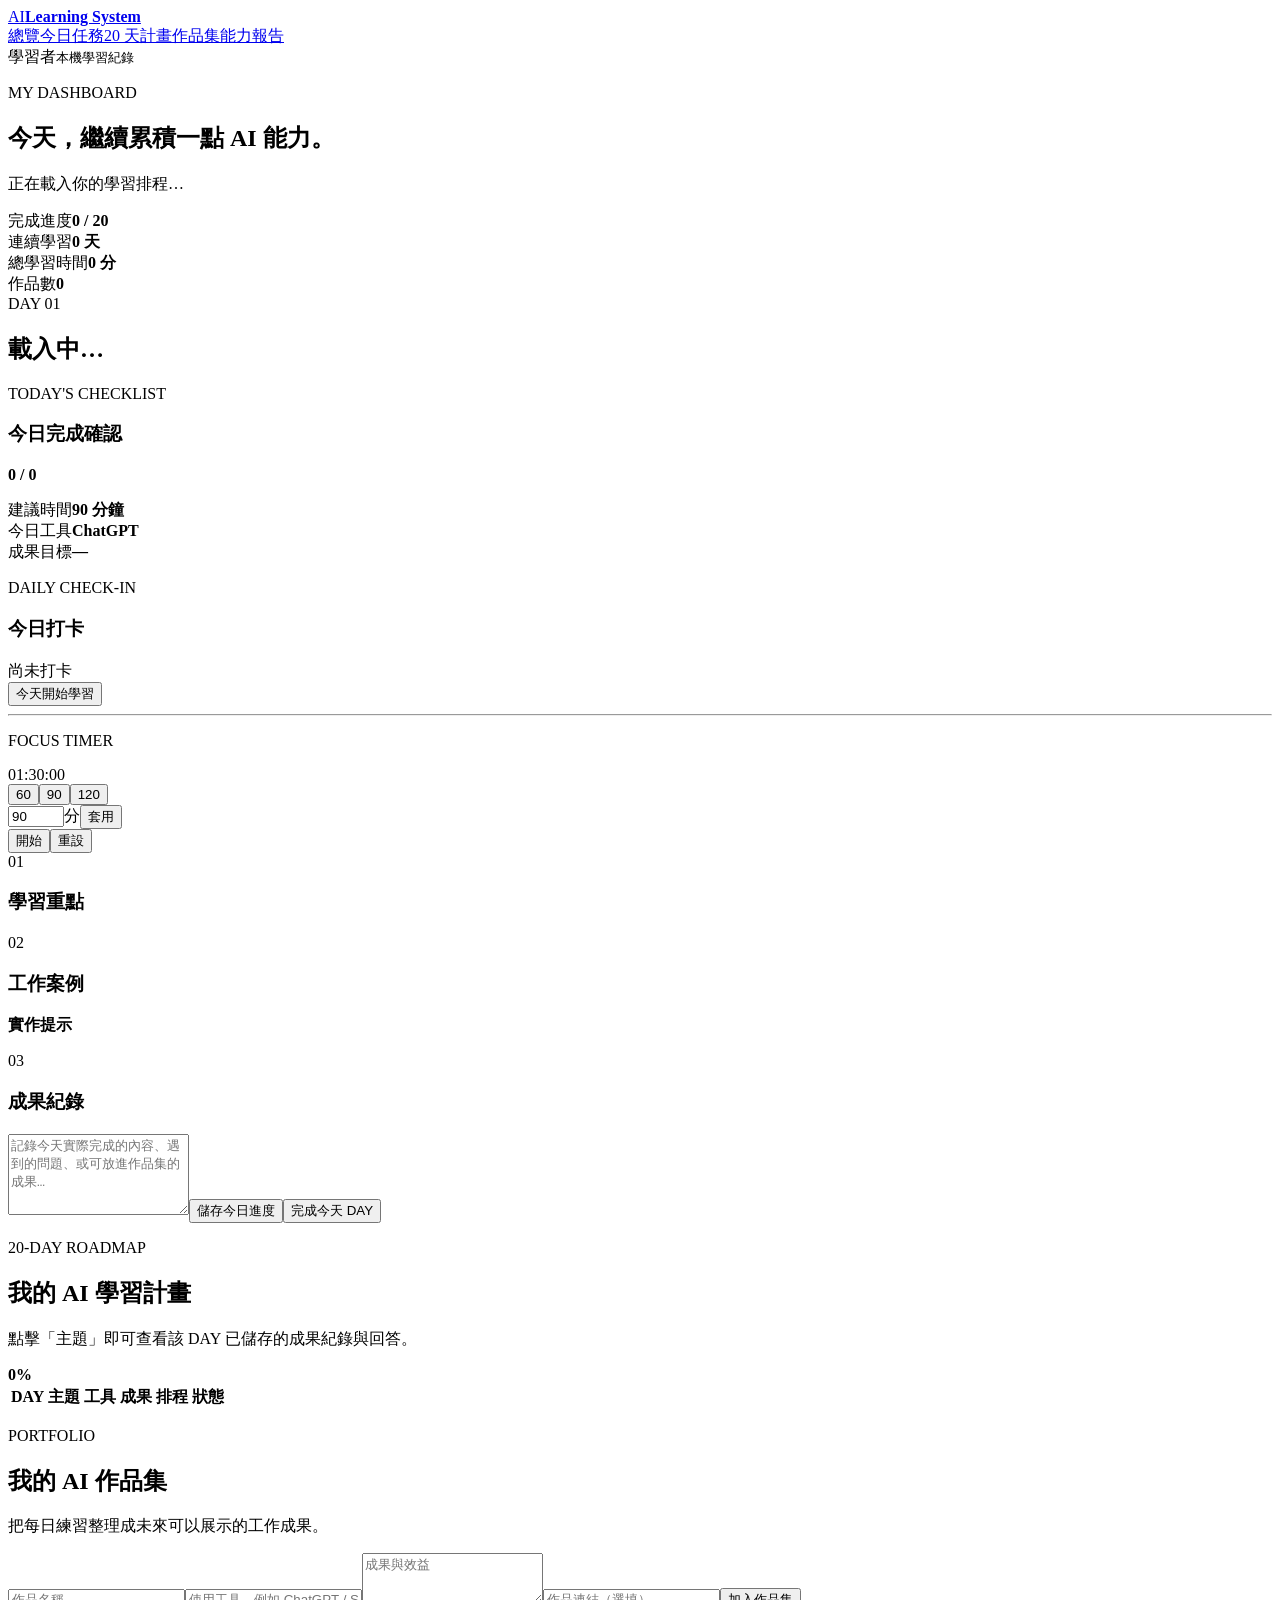
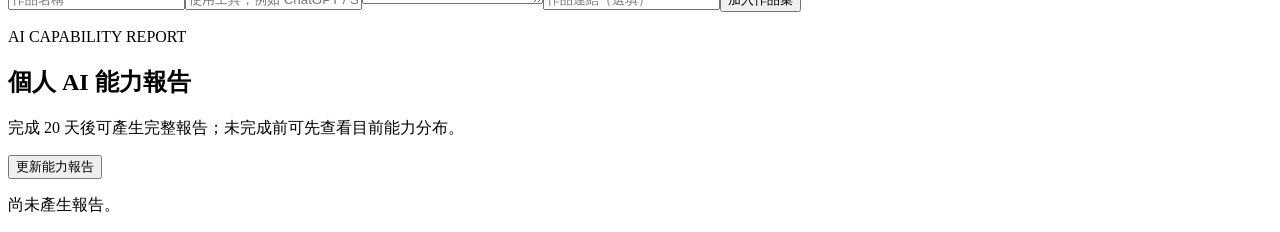
==== index.html @ a69316b0 "Add initial HTML structure for AI Learning System" ====
<!doctype html>
<html lang="zh-Hant">
<head>
  <meta charset="utf-8">
  <meta name="viewport" content="width=device-width,initial-scale=1">
  <meta name="description" content="個人 AI 學習管理系統：每日任務、打卡、作品集與 AI 能力報告。">
  <title>AI Learning System</title>
  <link rel="stylesheet" href="system.css">
</head>
<body>
  <div id="appShell"><header class="topbar"><a class="brand" href="#dashboard"><span>AI</span><strong>Learning System</strong></a><nav><a href="#dashboard">總覽</a><a href="#today">今日任務</a><a href="#roadmap">20 天計畫</a><a href="#portfolio">作品集</a><a href="#report">能力報告</a></nav><div class="user-chip"><span id="userName">學習者</span><small>本機學習紀錄</small></div></header>
  <main>
    <section id="dashboard" class="section hero"><div><p class="eyebrow">MY DASHBOARD</p><h1>今天，繼續累積一點 AI 能力。</h1><p id="scheduleText" class="muted">正在載入你的學習排程…</p></div><div class="stats-grid"><article><span>完成進度</span><strong id="statCompleted">0 / 20</strong></article><article><span>連續學習</span><strong id="statStreak">0 天</strong></article><article><span>總學習時間</span><strong id="statMinutes">0 分</strong></article><article><span>作品數</span><strong id="statPortfolio">0</strong></article></div></section>
    <section id="today" class="section two-col"><div class="today-main"><div class="day-row"><span id="dayBadge" class="badge">DAY 01</span><span id="scheduledDate" class="muted"></span></div><h2 id="todayTitle">載入中…</h2><p id="todaySummary" class="muted"></p><div class="check-card"><div class="section-head"><div><p class="eyebrow">TODAY'S CHECKLIST</p><h3>今日完成確認</h3></div><strong id="checkProgress">0 / 0</strong></div><ol id="checklist" class="checklist"></ol></div><div class="meta-grid"><div><span>建議時間</span><strong id="todayMinutes">90 分鐘</strong></div><div><span>今日工具</span><strong id="todayTool">ChatGPT</strong></div><div><span>成果目標</span><strong id="todayDeliverable">—</strong></div></div></div><aside class="side-card"><p class="eyebrow">DAILY CHECK-IN</p><h3>今日打卡</h3><div id="checkinStatus" class="big-status">尚未打卡</div><button id="checkinBtn" class="primary" type="button">今天開始學習</button><hr><p class="eyebrow">FOCUS TIMER</p><div id="timerDisplay" class="timer">01:30:00</div><div class="timer-preset"><button data-minutes="60">60</button><button data-minutes="90" class="active">90</button><button data-minutes="120">120</button></div><div class="custom-time"><input id="customMinutes" type="number" min="10" max="360" value="90"><span>分</span><button id="applyMinutes" type="button">套用</button></div><div class="timer-actions"><button id="timerToggle" class="primary" type="button">開始</button><button id="timerReset" type="button">重設</button></div></aside></section>
    <section class="section lesson-grid"><article class="panel"><span>01</span><h3>學習重點</h3><ul id="learningPoints"></ul></article><article class="panel"><span>02</span><h3>工作案例</h3><p id="caseText"></p><div class="prompt"><strong>實作提示</strong><p id="promptText"></p></div></article><article class="panel"><span>03</span><h3>成果紀錄</h3><p id="outputTask"></p><textarea id="resultNote" rows="5" placeholder="記錄今天實際完成的內容、遇到的問題、或可放進作品集的成果…"></textarea><button id="saveDayBtn" class="primary" type="button">儲存今日進度</button><button id="completeDayBtn" class="secondary" type="button">完成今天 DAY</button><p id="saveMessage" class="message"></p></article></section>
    <section id="roadmap" class="section"><div class="section-head"><div><p class="eyebrow">20-DAY ROADMAP</p><h2>我的 AI 學習計畫</h2><p class="muted">點擊「主題」即可查看該 DAY 已儲存的成果紀錄與回答。</p></div><strong id="progressPercent">0%</strong></div><div class="progress"><span id="progressBar"></span></div><div class="table-wrap"><table><thead><tr><th>DAY</th><th>主題</th><th>工具</th><th>成果</th><th>排程</th><th>狀態</th></tr></thead><tbody id="roadmapBody"></tbody></table></div></section>
    <section id="portfolio" class="section soft"><div class="section-head"><div><p class="eyebrow">PORTFOLIO</p><h2>我的 AI 作品集</h2><p class="muted">把每日練習整理成未來可以展示的工作成果。</p></div></div><div class="portfolio-form"><input id="portfolioTitle" placeholder="作品名稱"><input id="portfolioTools" placeholder="使用工具，例如 ChatGPT / Sheets"><textarea id="portfolioResult" rows="3" placeholder="成果與效益"></textarea><input id="portfolioLink" placeholder="作品連結（選填）"><button id="addPortfolioBtn" class="primary" type="button">加入作品集</button></div><div id="portfolioGrid" class="portfolio-grid"></div></section>
    <section id="report" class="section"><div class="section-head"><div><p class="eyebrow">AI CAPABILITY REPORT</p><h2>個人 AI 能力報告</h2><p class="muted">完成 20 天後可產生完整報告；未完成前可先查看目前能力分布。</p></div><button id="generateReportBtn" class="primary" type="button">更新能力報告</button></div><div id="reportContent" class="report-card"><p class="muted">尚未產生報告。</p></div></section>
  </main></div>
  <script src="config.js"></script><script src="app.js"></script><script src="timer-persistence.js"></script><script src="roadmap-results.js"></script><script src="course-materials.js"></script><script src="ui-enhancements.js"></script><script src="learning-sidebar.js"></script><script src="scroll-offset-fix.js"></script>
</body></html>
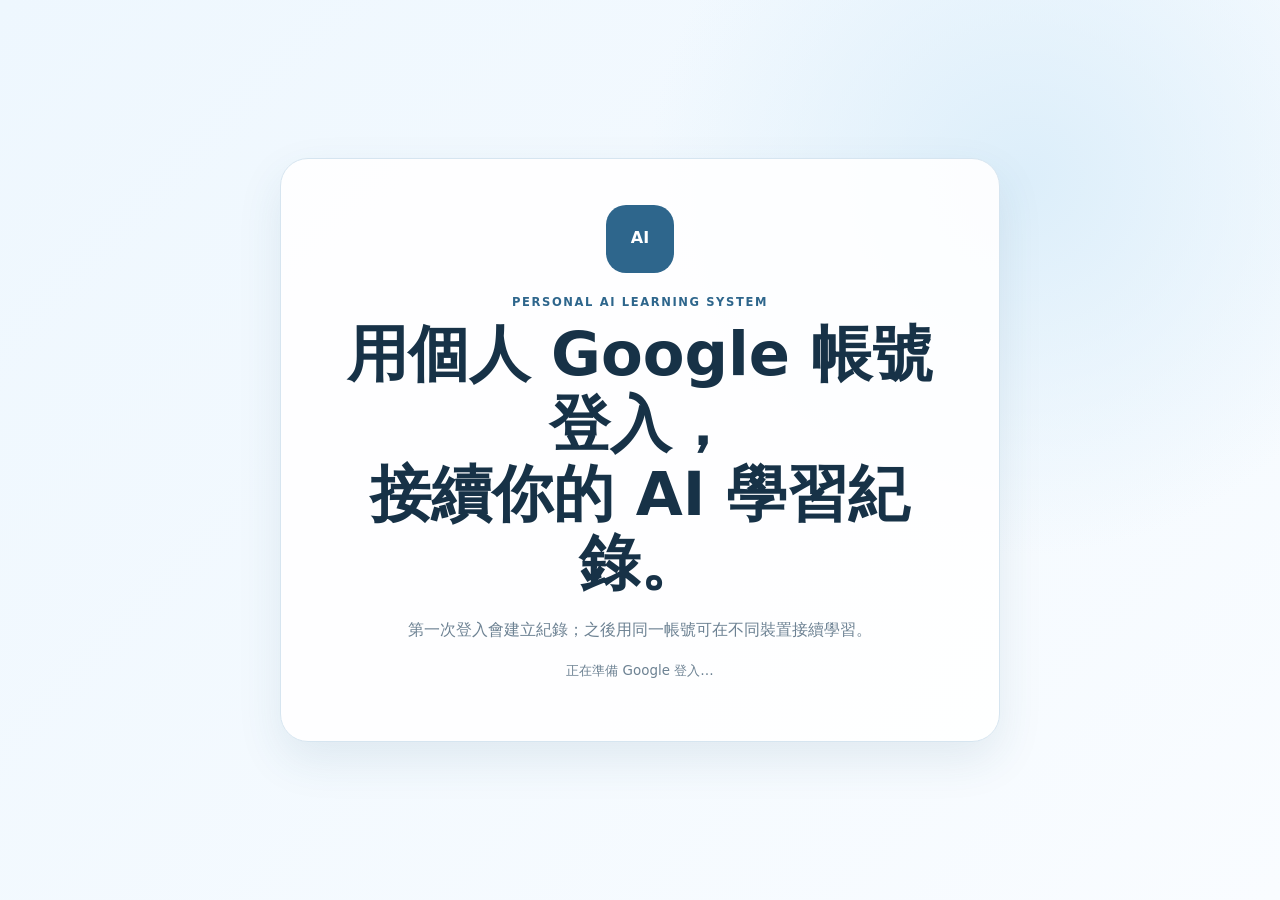
==== commit 00ac8cf3: "Integrate Google Sign-In and enhance login UI Added Google Sign-In script and updated login section." ====
--- a/index.html
+++ b/index.html
@@ -6,9 +6,11 @@
   <meta name="description" content="個人 AI 學習管理系統：每日任務、打卡、作品集與 AI 能力報告。">
   <title>AI Learning System</title>
   <link rel="stylesheet" href="system.css">
+  <script src="https://accounts.google.com/gsi/client" async defer></script>
 </head>
 <body>
-  <div id="appShell"><header class="topbar"><a class="brand" href="#dashboard"><span>AI</span><strong>Learning System</strong></a><nav><a href="#dashboard">總覽</a><a href="#today">今日任務</a><a href="#roadmap">20 天計畫</a><a href="#portfolio">作品集</a><a href="#report">能力報告</a></nav><div class="user-chip"><span id="userName">學習者</span><small>本機學習紀錄</small></div></header>
+  <section id="loginScreen" class="login-screen"><div class="login-card"><div class="logo">AI</div><p class="eyebrow">PERSONAL AI LEARNING SYSTEM</p><h1>用個人 Google 帳號登入，<br>接續你的 AI 學習紀錄。</h1><p class="lead">第一次登入會建立紀錄；之後用同一帳號可在不同裝置接續學習。</p><div id="googleButton" class="google-button"></div><p id="loginMessage" class="message">正在準備 Google 登入…</p></div></section>
+  <div id="appShell" class="hidden"><header class="topbar"><a class="brand" href="#dashboard"><span>AI</span><strong>Learning System</strong></a><nav><a href="#dashboard">總覽</a><a href="#today">今日任務</a><a href="#roadmap">20 天計畫</a><a href="#portfolio">作品集</a><a href="#report">能力報告</a></nav><div class="user-chip"><span id="userName">學習者</span><small id="userEmail"></small><button id="syncStatus" type="button" title="同步失敗時可點此重試">等待登入</button><button id="logoutBtn" type="button">登出</button></div></header>
   <main>
     <section id="dashboard" class="section hero"><div><p class="eyebrow">MY DASHBOARD</p><h1>今天，繼續累積一點 AI 能力。</h1><p id="scheduleText" class="muted">正在載入你的學習排程…</p></div><div class="stats-grid"><article><span>完成進度</span><strong id="statCompleted">0 / 20</strong></article><article><span>連續學習</span><strong id="statStreak">0 天</strong></article><article><span>總學習時間</span><strong id="statMinutes">0 分</strong></article><article><span>作品數</span><strong id="statPortfolio">0</strong></article></div></section>
     <section id="today" class="section two-col"><div class="today-main"><div class="day-row"><span id="dayBadge" class="badge">DAY 01</span><span id="scheduledDate" class="muted"></span></div><h2 id="todayTitle">載入中…</h2><p id="todaySummary" class="muted"></p><div class="check-card"><div class="section-head"><div><p class="eyebrow">TODAY'S CHECKLIST</p><h3>今日完成確認</h3></div><strong id="checkProgress">0 / 0</strong></div><ol id="checklist" class="checklist"></ol></div><div class="meta-grid"><div><span>建議時間</span><strong id="todayMinutes">90 分鐘</strong></div><div><span>今日工具</span><strong id="todayTool">ChatGPT</strong></div><div><span>成果目標</span><strong id="todayDeliverable">—</strong></div></div></div><aside class="side-card"><p class="eyebrow">DAILY CHECK-IN</p><h3>今日打卡</h3><div id="checkinStatus" class="big-status">尚未打卡</div><button id="checkinBtn" class="primary" type="button">今天開始學習</button><hr><p class="eyebrow">FOCUS TIMER</p><div id="timerDisplay" class="timer">01:30:00</div><div class="timer-preset"><button data-minutes="60">60</button><button data-minutes="90" class="active">90</button><button data-minutes="120">120</button></div><div class="custom-time"><input id="customMinutes" type="number" min="10" max="360" value="90"><span>分</span><button id="applyMinutes" type="button">套用</button></div><div class="timer-actions"><button id="timerToggle" class="primary" type="button">開始</button><button id="timerReset" type="button">重設</button></div></aside></section>
@@ -17,5 +19,5 @@
     <section id="portfolio" class="section soft"><div class="section-head"><div><p class="eyebrow">PORTFOLIO</p><h2>我的 AI 作品集</h2><p class="muted">把每日練習整理成未來可以展示的工作成果。</p></div></div><div class="portfolio-form"><input id="portfolioTitle" placeholder="作品名稱"><input id="portfolioTools" placeholder="使用工具，例如 ChatGPT / Sheets"><textarea id="portfolioResult" rows="3" placeholder="成果與效益"></textarea><input id="portfolioLink" placeholder="作品連結（選填）"><button id="addPortfolioBtn" class="primary" type="button">加入作品集</button></div><div id="portfolioGrid" class="portfolio-grid"></div></section>
     <section id="report" class="section"><div class="section-head"><div><p class="eyebrow">AI CAPABILITY REPORT</p><h2>個人 AI 能力報告</h2><p class="muted">完成 20 天後可產生完整報告；未完成前可先查看目前能力分布。</p></div><button id="generateReportBtn" class="primary" type="button">更新能力報告</button></div><div id="reportContent" class="report-card"><p class="muted">尚未產生報告。</p></div></section>
   </main></div>
-  <script src="config.js"></script><script src="app.js"></script><script src="timer-persistence.js"></script><script src="roadmap-results.js"></script><script src="course-materials.js"></script><script src="ui-enhancements.js"></script><script src="learning-sidebar.js"></script><script src="scroll-offset-fix.js"></script>
+  <script src="config.js"></script><script src="bridge.js"></script><script src="app.js"></script><script src="timer-persistence.js"></script><script src="roadmap-results.js"></script><script src="course-materials.js"></script><script src="ui-enhancements.js"></script><script src="learning-sidebar.js"></script><script src="scroll-offset-fix.js"></script><script src="sync.js"></script>
 </body></html>
--- a/system.css
+++ b/system.css
@@ -0,0 +1 @@
+:root{--ink:#173247;--muted:#6d8293;--line:#d6e5f0;--blue:#2e668c;--blue2:#1f5577;--soft:#edf6fd;--paper:#f5f9fc;--white:#fff;--ok:#1d7a59;--shadow:0 18px 45px rgba(41,85,119,.1)}*{box-sizing:border-box}html{scroll-behavior:smooth}body{margin:0;background:var(--paper);color:var(--ink);font-family:"Noto Sans TC","Microsoft JhengHei",system-ui,sans-serif;line-height:1.65}button,input,textarea{font:inherit}button{cursor:pointer}.hidden{display:none!important}.login-screen{min-height:100vh;display:grid;place-items:center;padding:28px;background:radial-gradient(circle at 80% 20%,#dceefa,transparent 30%),linear-gradient(135deg,#eef7fe,#f9fcff)}.login-card{width:min(720px,100%);padding:46px;background:rgba(255,255,255,.9);border:1px solid var(--line);border-radius:28px;box-shadow:var(--shadow);text-align:center}.logo,.brand span{display:grid;place-items:center;background:var(--blue);color:#fff;font-weight:900}.logo{width:68px;height:68px;border-radius:20px;margin:0 auto 20px}.login-card h1{font-size:clamp(2rem,5vw,3.8rem);line-height:1.15;margin:8px 0 18px}.lead,.muted{color:var(--muted)}.eyebrow{margin:0;color:var(--blue);font-size:.72rem;font-weight:900;letter-spacing:.14em}.message{color:var(--muted);font-size:.84rem}.warning{margin-top:18px;padding:14px;border-radius:12px;background:#fff2db;color:#7a561d;text-align:left}.topbar{position:sticky;top:0;z-index:30;min-height:72px;display:flex;align-items:center;gap:26px;padding:10px clamp(18px,4vw,58px);background:rgba(255,255,255,.94);border-bottom:1px solid var(--line);backdrop-filter:blur(12px)}.brand{display:flex;align-items:center;gap:10px;margin-right:auto;text-decoration:none;color:inherit}.brand span{width:40px;height:40px;border-radius:12px}.topbar nav{display:flex;gap:18px}.topbar nav a{text-decoration:none;color:#4e6779;font-size:.85rem;font-weight:800}.user-chip{text-align:right;font-size:.78rem}.user-chip span,.user-chip small{display:block}.user-chip small{color:var(--muted)}.user-chip button{border:0;background:none;color:var(--blue);padding:0}.section{width:min(1180px,calc(100% - 40px));margin:0 auto;padding:66px 0}.hero{display:grid;grid-template-columns:1fr 1fr;gap:44px;align-items:center;padding-top:76px}.hero h1{font-size:clamp(2.1rem,4vw,4rem);line-height:1.1;margin:8px 0}.stats-grid{display:grid;grid-template-columns:1fr 1fr;gap:12px}.stats-grid article{padding:22px;border:1px solid var(--line);border-radius:18px;background:#fff}.stats-grid span,.meta-grid span{display:block;color:var(--muted);font-size:.76rem}.stats-grid strong{font-size:1.55rem}.two-col{display:grid;grid-template-columns:1.3fr .7fr;gap:38px;align-items:start}.day-row{display:flex;align-items:center;gap:12px}.badge{display:inline-block;padding:6px 11px;border-radius:999px;background:#ddecf8;color:var(--blue2);font-weight:900;font-size:.78rem}.today-main h2{font-size:clamp(2rem,4vw,3.4rem);line-height:1.12;margin:12px 0}.check-card,.side-card,.panel,.report-card,.portfolio-form{border:1px solid var(--line);background:#fff;border-radius:20px;box-shadow:0 8px 24px rgba(41,85,119,.06)}.check-card{margin-top:24px;padding:20px;background:linear-gradient(180deg,#eef7fd,#e5f0fa)}.section-head{display:flex;align-items:flex-start;justify-content:space-between;gap:24px}.section-head h2,.section-head h3{margin:2px 0}.checklist{list-style:none;counter-reset:c;padding:0;margin:16px 0 0;display:grid;gap:9px}.checklist li{counter-increment:c;position:relative;padding:11px 12px 11px 54px;background:rgba(255,255,255,.75);border:1px solid #d6e5f0;border-radius:13px}.checklist li:before{content:counter(c);position:absolute;left:13px;top:50%;transform:translateY(-50%);width:28px;height:28px;border-radius:50%;display:grid;place-items:center;background:#cde2f3;color:var(--blue2);font-weight:900}.checklist label{display:flex;gap:10px;cursor:pointer}.checklist input{width:18px;height:18px;accent-color:var(--blue)}.meta-grid{display:grid;grid-template-columns:repeat(3,1fr);gap:12px;margin-top:18px}.meta-grid div{padding:14px 0;border-top:1px solid var(--line)}.side-card{padding:24px;position:sticky;top:92px}.big-status{font-size:1.5rem;font-weight:900;margin:12px 0 18px}.primary,.secondary,.timer-actions button,.timer-preset button,.custom-time button{border:0;border-radius:11px;padding:11px 15px;font-weight:900}.primary{background:var(--blue);color:#fff}.secondary{background:#dcecf8;color:var(--blue2)}.side-card hr{border:0;border-top:1px solid var(--line);margin:24px 0}.timer{font-size:2.8rem;text-align:center;font-weight:900;font-variant-numeric:tabular-nums;margin:18px 0}.timer-preset{display:grid;grid-template-columns:repeat(3,1fr);gap:7px}.timer-preset button{background:#f2f6f9;color:var(--muted)}.timer-preset .active{background:#dcecf8;color:var(--blue)}.custom-time{display:flex;align-items:center;gap:8px;margin-top:9px}.custom-time input{width:90px}.custom-time input,input,textarea{padding:10px 12px;border:1px solid var(--line);border-radius:10px;background:#fff}.timer-actions{display:grid;grid-template-columns:1fr 1fr;gap:8px;margin-top:10px}.timer-actions button:not(.primary){background:#f3f6f8}.lesson-grid{display:grid;grid-template-columns:repeat(3,1fr);gap:16px}.panel{padding:24px}.panel>span{font-weight:900;color:#aac2d4}.panel h3{margin:6px 0 12px}.prompt{padding:14px;background:var(--soft);border-radius:12px}.panel textarea{width:100%;resize:vertical;margin:8px 0}.panel button{margin-right:6px}.progress{height:8px;background:#dfeaf2;border-radius:99px;overflow:hidden;margin:16px 0 24px}.progress span{display:block;height:100%;width:0;background:var(--blue)}.table-wrap{overflow:auto;border:1px solid var(--line);border-radius:18px;background:#fff}table{width:100%;border-collapse:collapse;min-width:820px}th,td{padding:13px 15px;text-align:left;border-bottom:1px solid #e7eef3;font-size:.84rem}th{background:#f3f8fc;color:#587184}.status-done{color:var(--ok);font-weight:900}.status-current{color:var(--blue);font-weight:900}.soft{position:relative}.soft:before{content:"";position:absolute;inset:0 50%;width:100vw;transform:translateX(-50%);background:#eaf4fb;z-index:-1}.portfolio-form{display:grid;grid-template-columns:1fr 1fr;gap:10px;padding:20px;margin-bottom:18px}.portfolio-form textarea{grid-column:1/-1}.portfolio-grid{display:grid;grid-template-columns:repeat(3,1fr);gap:14px}.portfolio-item{padding:20px;border-radius:16px;background:#fff;border:1px solid var(--line)}.portfolio-item h3{margin:0 0 8px}.portfolio-item small{color:var(--muted)}.report-card{padding:26px;margin-top:18px}.score-grid{display:grid;grid-template-columns:repeat(4,1fr);gap:10px;margin:16px 0}.score{padding:15px;background:var(--soft);border-radius:12px}.score strong{display:block;font-size:1.5rem}.report-note{padding:15px;background:#f5f8fa;border-radius:12px}.loading{opacity:.6;pointer-events:none}@media(max-width:900px){.topbar nav{display:none}.hero,.two-col{grid-template-columns:1fr}.side-card{position:static}.lesson-grid,.portfolio-grid{grid-template-columns:1fr 1fr}.score-grid{grid-template-columns:1fr 1fr}}@media(max-width:620px){.login-card{padding:28px 20px}.stats-grid,.lesson-grid,.portfolio-grid,.meta-grid,.portfolio-form{grid-template-columns:1fr}.portfolio-form textarea{grid-column:auto}.section{width:min(100% - 28px,1180px);padding:48px 0}.user-chip small{display:none}.topbar{gap:10px}.timer{font-size:2.2rem}}
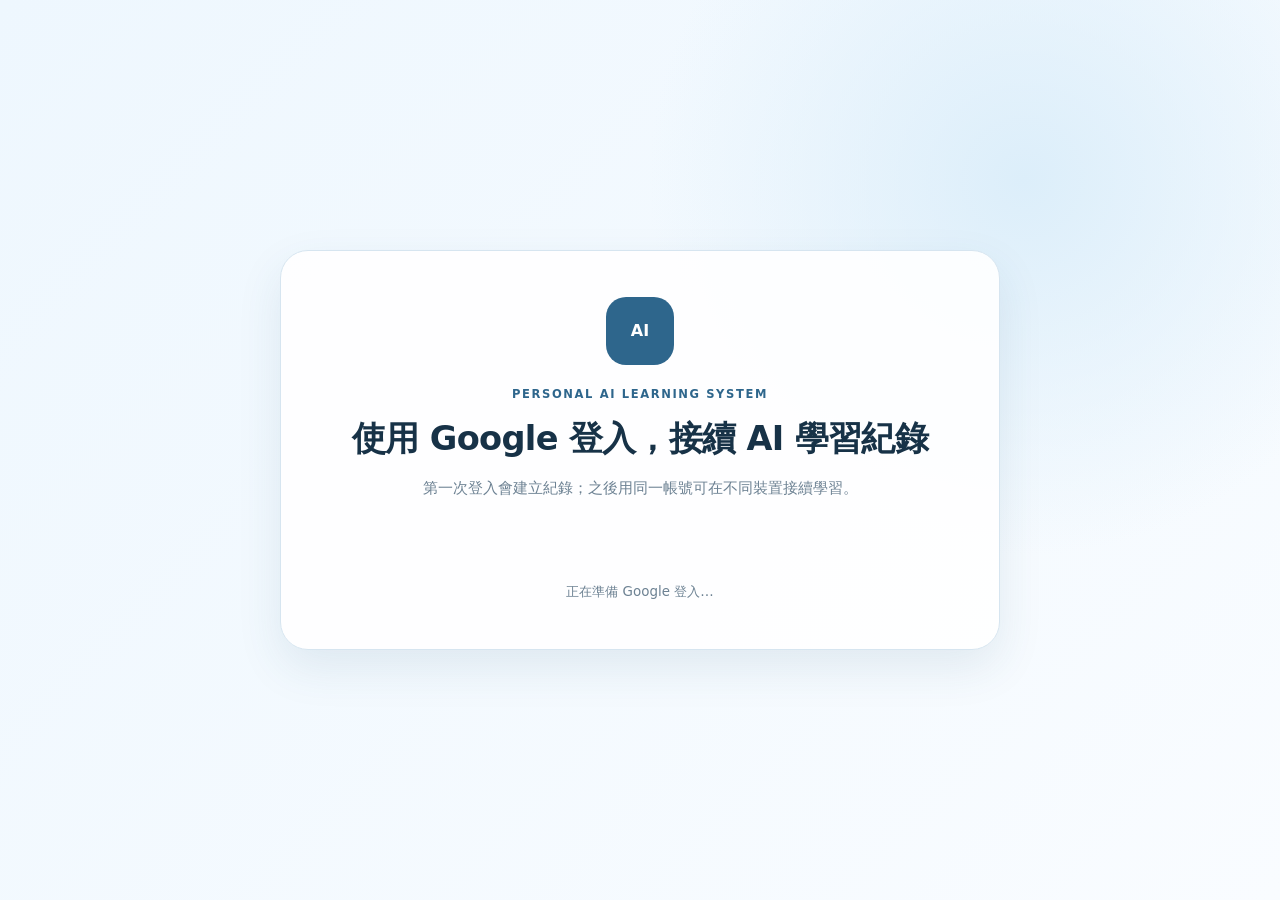
==== commit 8eeddd98: "Shorten and center Google sign-in heading" ====
--- a/index.html
+++ b/index.html
@@ -9,7 +9,7 @@
   <script src="https://accounts.google.com/gsi/client" async defer></script>
 </head>
 <body>
-  <section id="loginScreen" class="login-screen"><div class="login-card"><div class="logo">AI</div><p class="eyebrow">PERSONAL AI LEARNING SYSTEM</p><h1>用個人 Google 帳號登入，<br>接續你的 AI 學習紀錄。</h1><p class="lead">第一次登入會建立紀錄；之後用同一帳號可在不同裝置接續學習。</p><div id="googleButton" class="google-button"></div><p id="loginMessage" class="message">正在準備 Google 登入…</p></div></section>
+  <section id="loginScreen" class="login-screen"><div class="login-card"><div class="logo">AI</div><p class="eyebrow">PERSONAL AI LEARNING SYSTEM</p><h1><span class="login-title-line">使用 Google 登入，</span><span class="login-title-line">接續 AI 學習紀錄</span></h1><p class="lead">第一次登入會建立紀錄；之後用同一帳號可在不同裝置接續學習。</p><div id="googleButton" class="google-button"></div><p id="loginMessage" class="message">正在準備 Google 登入…</p></div></section>
   <div id="appShell" class="hidden"><header class="topbar"><a class="brand" href="#dashboard"><span>AI</span><strong>Learning System</strong></a><nav><a href="#dashboard">總覽</a><a href="#today">今日任務</a><a href="#roadmap">20 天計畫</a><a href="#portfolio">作品集</a><a href="#report">能力報告</a></nav><div class="user-chip"><span id="userName">學習者</span><small id="userEmail"></small><button id="syncStatus" type="button" title="同步失敗時可點此重試">等待登入</button><button id="logoutBtn" type="button">登出</button></div></header>
   <main>
     <section id="dashboard" class="section hero"><div><p class="eyebrow">MY DASHBOARD</p><h1>今天，繼續累積一點 AI 能力。</h1><p id="scheduleText" class="muted">正在載入你的學習排程…</p></div><div class="stats-grid"><article><span>完成進度</span><strong id="statCompleted">0 / 20</strong></article><article><span>連續學習</span><strong id="statStreak">0 天</strong></article><article><span>總學習時間</span><strong id="statMinutes">0 分</strong></article><article><span>作品數</span><strong id="statPortfolio">0</strong></article></div></section>
--- a/system.css
+++ b/system.css
@@ -1 +1,10 @@
 :root{--ink:#173247;--muted:#6d8293;--line:#d6e5f0;--blue:#2e668c;--blue2:#1f5577;--soft:#edf6fd;--paper:#f5f9fc;--white:#fff;--ok:#1d7a59;--shadow:0 18px 45px rgba(41,85,119,.1)}*{box-sizing:border-box}html{scroll-behavior:smooth}body{margin:0;background:var(--paper);color:var(--ink);font-family:"Noto Sans TC","Microsoft JhengHei",system-ui,sans-serif;line-height:1.65}button,input,textarea{font:inherit}button{cursor:pointer}.hidden{display:none!important}.login-screen{min-height:100vh;display:grid;place-items:center;padding:28px;background:radial-gradient(circle at 80% 20%,#dceefa,transparent 30%),linear-gradient(135deg,#eef7fe,#f9fcff)}.login-card{width:min(720px,100%);padding:46px;background:rgba(255,255,255,.9);border:1px solid var(--line);border-radius:28px;box-shadow:var(--shadow);text-align:center}.logo,.brand span{display:grid;place-items:center;background:var(--blue);color:#fff;font-weight:900}.logo{width:68px;height:68px;border-radius:20px;margin:0 auto 20px}.login-card h1{font-size:clamp(2rem,5vw,3.8rem);line-height:1.15;margin:8px 0 18px}.lead,.muted{color:var(--muted)}.eyebrow{margin:0;color:var(--blue);font-size:.72rem;font-weight:900;letter-spacing:.14em}.message{color:var(--muted);font-size:.84rem}.warning{margin-top:18px;padding:14px;border-radius:12px;background:#fff2db;color:#7a561d;text-align:left}.topbar{position:sticky;top:0;z-index:30;min-height:72px;display:flex;align-items:center;gap:26px;padding:10px clamp(18px,4vw,58px);background:rgba(255,255,255,.94);border-bottom:1px solid var(--line);backdrop-filter:blur(12px)}.brand{display:flex;align-items:center;gap:10px;margin-right:auto;text-decoration:none;color:inherit}.brand span{width:40px;height:40px;border-radius:12px}.topbar nav{display:flex;gap:18px}.topbar nav a{text-decoration:none;color:#4e6779;font-size:.85rem;font-weight:800}.user-chip{text-align:right;font-size:.78rem}.user-chip span,.user-chip small{display:block}.user-chip small{color:var(--muted)}.user-chip button{border:0;background:none;color:var(--blue);padding:0}.section{width:min(1180px,calc(100% - 40px));margin:0 auto;padding:66px 0}.hero{display:grid;grid-template-columns:1fr 1fr;gap:44px;align-items:center;padding-top:76px}.hero h1{font-size:clamp(2.1rem,4vw,4rem);line-height:1.1;margin:8px 0}.stats-grid{display:grid;grid-template-columns:1fr 1fr;gap:12px}.stats-grid article{padding:22px;border:1px solid var(--line);border-radius:18px;background:#fff}.stats-grid span,.meta-grid span{display:block;color:var(--muted);font-size:.76rem}.stats-grid strong{font-size:1.55rem}.two-col{display:grid;grid-template-columns:1.3fr .7fr;gap:38px;align-items:start}.day-row{display:flex;align-items:center;gap:12px}.badge{display:inline-block;padding:6px 11px;border-radius:999px;background:#ddecf8;color:var(--blue2);font-weight:900;font-size:.78rem}.today-main h2{font-size:clamp(2rem,4vw,3.4rem);line-height:1.12;margin:12px 0}.check-card,.side-card,.panel,.report-card,.portfolio-form{border:1px solid var(--line);background:#fff;border-radius:20px;box-shadow:0 8px 24px rgba(41,85,119,.06)}.check-card{margin-top:24px;padding:20px;background:linear-gradient(180deg,#eef7fd,#e5f0fa)}.section-head{display:flex;align-items:flex-start;justify-content:space-between;gap:24px}.section-head h2,.section-head h3{margin:2px 0}.checklist{list-style:none;counter-reset:c;padding:0;margin:16px 0 0;display:grid;gap:9px}.checklist li{counter-increment:c;position:relative;padding:11px 12px 11px 54px;background:rgba(255,255,255,.75);border:1px solid #d6e5f0;border-radius:13px}.checklist li:before{content:counter(c);position:absolute;left:13px;top:50%;transform:translateY(-50%);width:28px;height:28px;border-radius:50%;display:grid;place-items:center;background:#cde2f3;color:var(--blue2);font-weight:900}.checklist label{display:flex;gap:10px;cursor:pointer}.checklist input{width:18px;height:18px;accent-color:var(--blue)}.meta-grid{display:grid;grid-template-columns:repeat(3,1fr);gap:12px;margin-top:18px}.meta-grid div{padding:14px 0;border-top:1px solid var(--line)}.side-card{padding:24px;position:sticky;top:92px}.big-status{font-size:1.5rem;font-weight:900;margin:12px 0 18px}.primary,.secondary,.timer-actions button,.timer-preset button,.custom-time button{border:0;border-radius:11px;padding:11px 15px;font-weight:900}.primary{background:var(--blue);color:#fff}.secondary{background:#dcecf8;color:var(--blue2)}.side-card hr{border:0;border-top:1px solid var(--line);margin:24px 0}.timer{font-size:2.8rem;text-align:center;font-weight:900;font-variant-numeric:tabular-nums;margin:18px 0}.timer-preset{display:grid;grid-template-columns:repeat(3,1fr);gap:7px}.timer-preset button{background:#f2f6f9;color:var(--muted)}.timer-preset .active{background:#dcecf8;color:var(--blue)}.custom-time{display:flex;align-items:center;gap:8px;margin-top:9px}.custom-time input{width:90px}.custom-time input,input,textarea{padding:10px 12px;border:1px solid var(--line);border-radius:10px;background:#fff}.timer-actions{display:grid;grid-template-columns:1fr 1fr;gap:8px;margin-top:10px}.timer-actions button:not(.primary){background:#f3f6f8}.lesson-grid{display:grid;grid-template-columns:repeat(3,1fr);gap:16px}.panel{padding:24px}.panel>span{font-weight:900;color:#aac2d4}.panel h3{margin:6px 0 12px}.prompt{padding:14px;background:var(--soft);border-radius:12px}.panel textarea{width:100%;resize:vertical;margin:8px 0}.panel button{margin-right:6px}.progress{height:8px;background:#dfeaf2;border-radius:99px;overflow:hidden;margin:16px 0 24px}.progress span{display:block;height:100%;width:0;background:var(--blue)}.table-wrap{overflow:auto;border:1px solid var(--line);border-radius:18px;background:#fff}table{width:100%;border-collapse:collapse;min-width:820px}th,td{padding:13px 15px;text-align:left;border-bottom:1px solid #e7eef3;font-size:.84rem}th{background:#f3f8fc;color:#587184}.status-done{color:var(--ok);font-weight:900}.status-current{color:var(--blue);font-weight:900}.soft{position:relative}.soft:before{content:"";position:absolute;inset:0 50%;width:100vw;transform:translateX(-50%);background:#eaf4fb;z-index:-1}.portfolio-form{display:grid;grid-template-columns:1fr 1fr;gap:10px;padding:20px;margin-bottom:18px}.portfolio-form textarea{grid-column:1/-1}.portfolio-grid{display:grid;grid-template-columns:repeat(3,1fr);gap:14px}.portfolio-item{padding:20px;border-radius:16px;background:#fff;border:1px solid var(--line)}.portfolio-item h3{margin:0 0 8px}.portfolio-item small{color:var(--muted)}.report-card{padding:26px;margin-top:18px}.score-grid{display:grid;grid-template-columns:repeat(4,1fr);gap:10px;margin:16px 0}.score{padding:15px;background:var(--soft);border-radius:12px}.score strong{display:block;font-size:1.5rem}.report-note{padding:15px;background:#f5f8fa;border-radius:12px}.loading{opacity:.6;pointer-events:none}@media(max-width:900px){.topbar nav{display:none}.hero,.two-col{grid-template-columns:1fr}.side-card{position:static}.lesson-grid,.portfolio-grid{grid-template-columns:1fr 1fr}.score-grid{grid-template-columns:1fr 1fr}}@media(max-width:620px){.login-card{padding:28px 20px}.stats-grid,.lesson-grid,.portfolio-grid,.meta-grid,.portfolio-form{grid-template-columns:1fr}.portfolio-form textarea{grid-column:auto}.section{width:min(100% - 28px,1180px);padding:48px 0}.user-chip small{display:none}.topbar{gap:10px}.timer{font-size:2.2rem}}
+
+/* 登入頁：在寬螢幕保持單行，窄螢幕以語意分行。 */
+.login-card h1{max-width:100%;margin:12px auto 14px;font-size:clamp(1.7rem,3vw,2.1rem);line-height:1.35;letter-spacing:-.02em;white-space:nowrap}
+.login-card .lead{max-width:36rem;margin:0 auto;font-size:.95rem}
+.google-button{display:flex;justify-content:center;align-items:center;width:100%;min-height:44px;margin:24px auto 0}
+.google-button>div{margin-inline:auto}
+.login-card .message{width:100%;max-width:36rem;margin:12px auto 0;text-align:center;overflow-wrap:anywhere}
+@media(max-width:680px){.login-card h1{white-space:normal;font-size:clamp(1.65rem,6vw,1.9rem);line-height:1.4}.login-title-line{display:block}}
+@media(max-width:380px){.login-screen{padding:16px}.login-card{padding:28px 18px}.login-card h1{font-size:clamp(1.48rem,6.5vw,1.7rem)}.login-card .lead{font-size:.9rem}}
